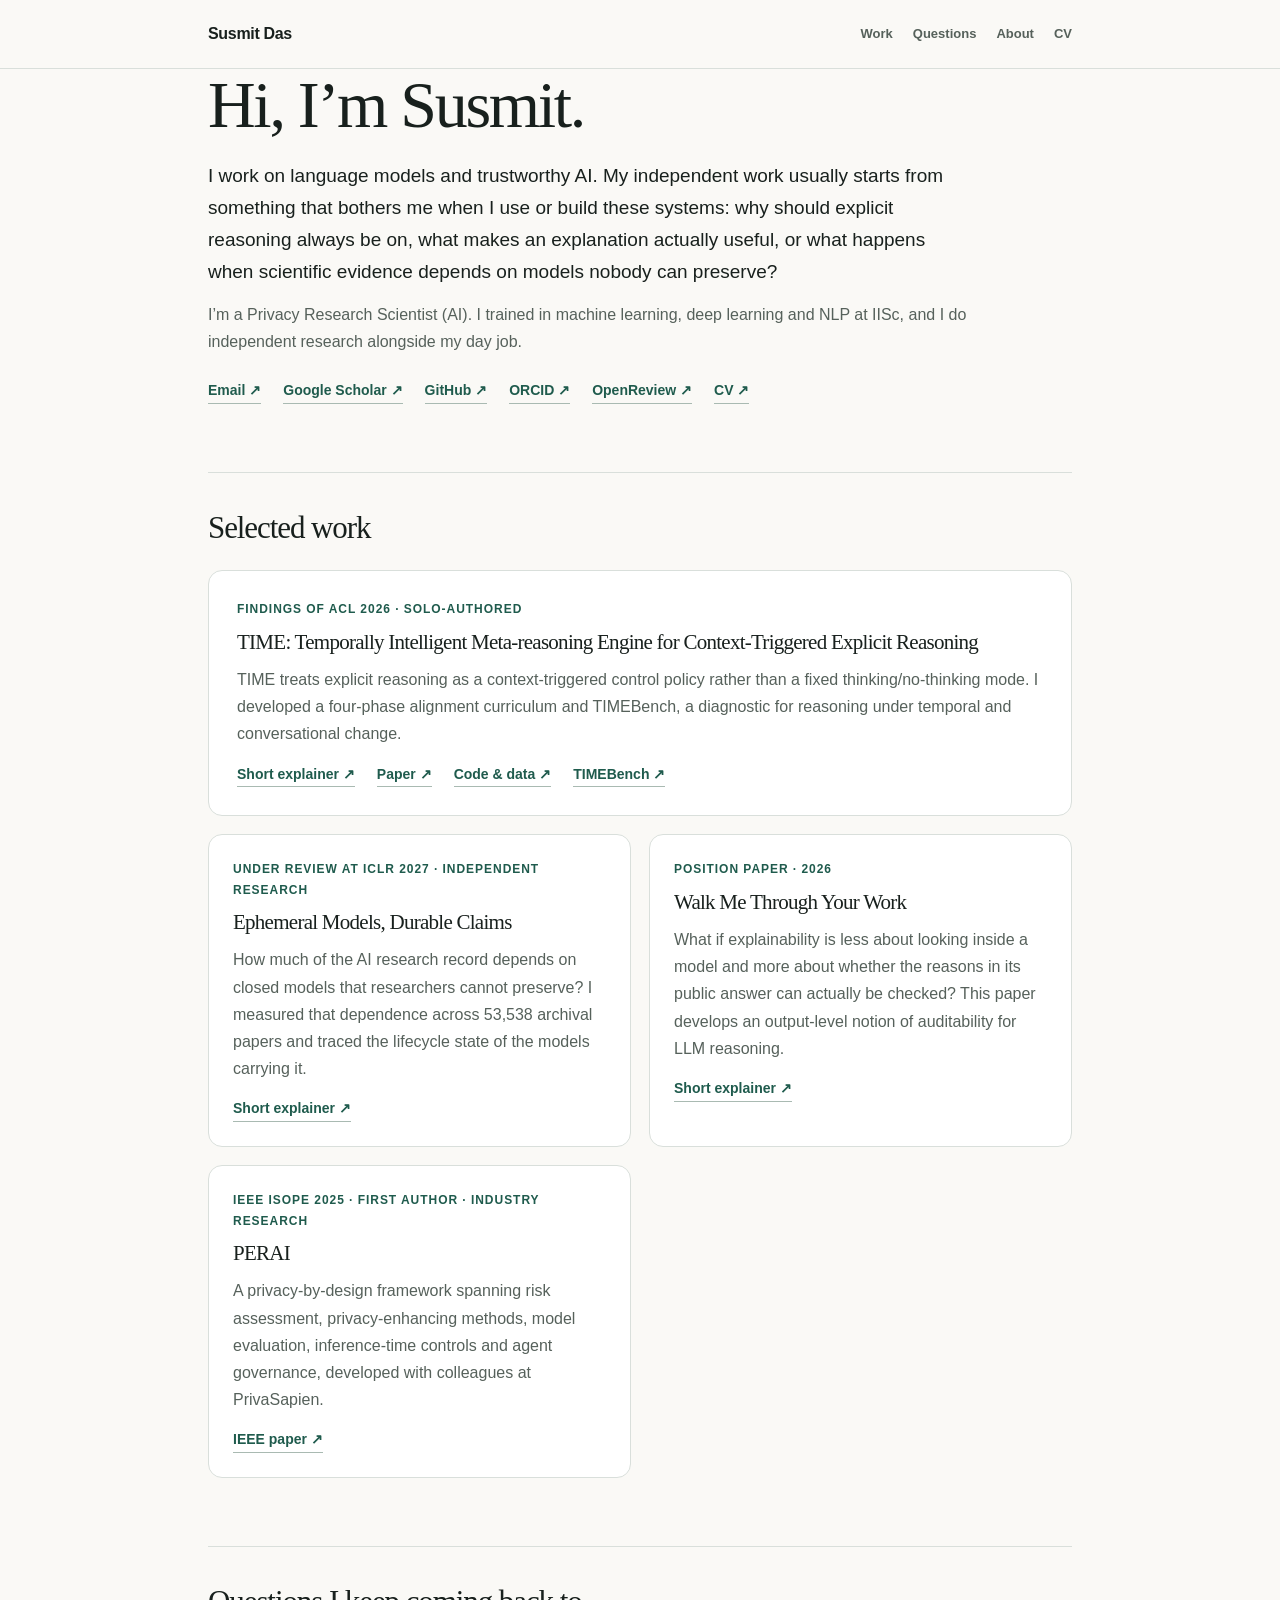
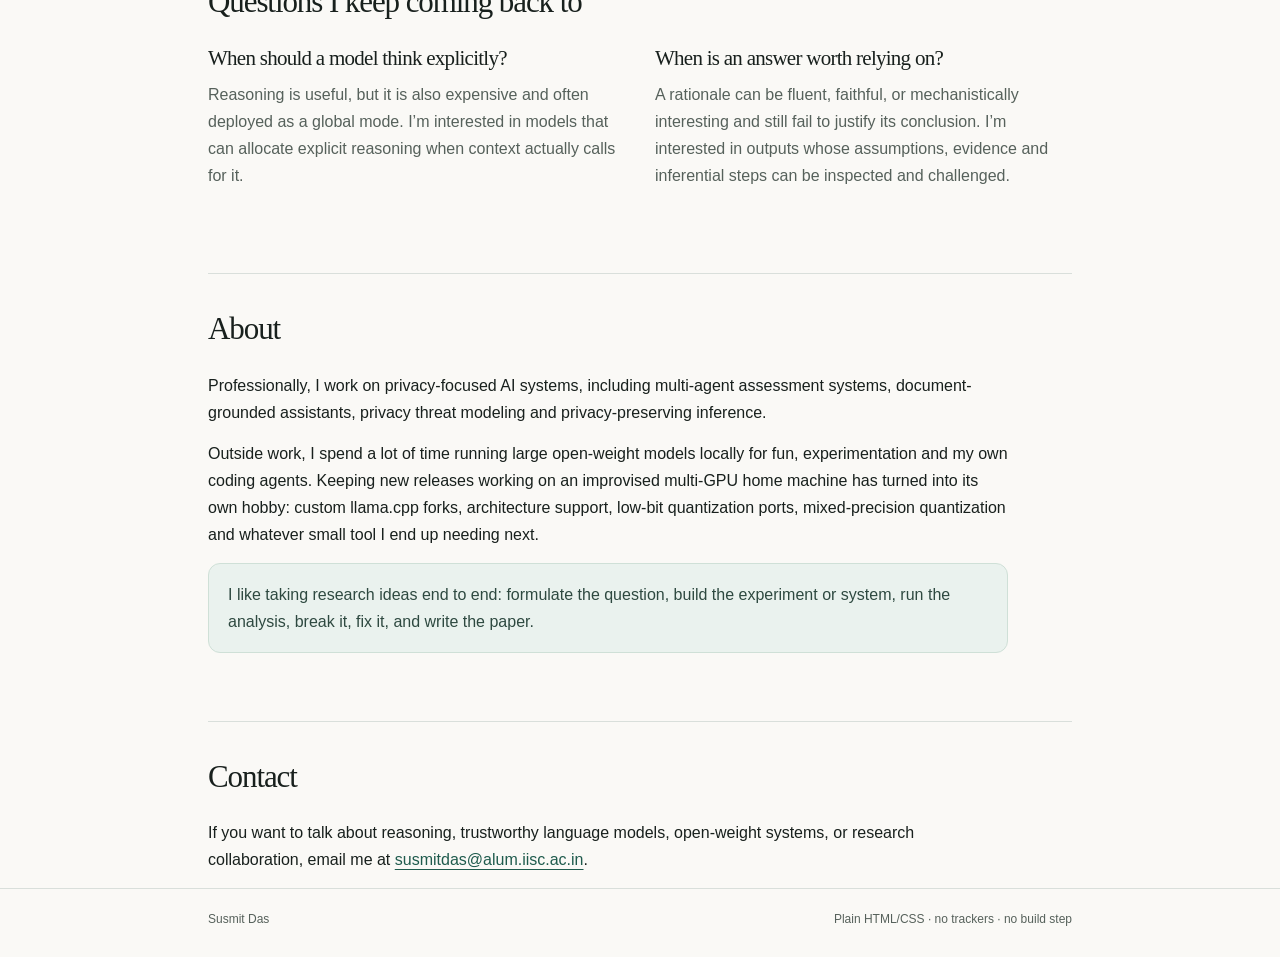
==== index.html @ e3ed6325 "Initial Push" ====
<!doctype html>
<html lang="en">
<head>
  <meta charset="utf-8">
  <meta name="viewport" content="width=device-width, initial-scale=1">
  <meta name="theme-color" content="#faf9f6">
  <meta name="description" content="Susmit Das — research on language-model reasoning, auditability, and trustworthy AI systems.">
  <meta property="og:type" content="website">
  <meta property="og:title" content="Susmit Das">
  <meta property="og:description" content="Language-model research, trustworthy AI systems, and open-weight model tinkering.">
  <title>Susmit Das</title>
  <link rel="icon" type="image/svg+xml" href="favicon.svg">
  <link rel="stylesheet" href="styles.css">
</head>
<body>
<header class="site-head">
  <div class="shell head-inner">
    <a class="brand" href="index.html">Susmit Das</a>
    <nav aria-label="Main navigation">
      <a href="#work">Work</a>
      <a href="#questions">Questions</a>
      <a href="#about">About</a>
      <a href="cv.pdf">CV</a>
    </nav>
  </div>
</header>
<main class="shell">
  <div class="hero">
    <h1>Hi, I’m Susmit.</h1>
    <p class="lede">I work on language models and trustworthy AI. My independent work usually starts from something that bothers me when I use or build these systems: why should explicit reasoning always be on, what makes an explanation actually useful, or what happens when scientific evidence depends on models nobody can preserve?</p>
    <p class="sub">I’m a Privacy Research Scientist (AI). I trained in machine learning, deep learning and NLP at IISc, and I do independent research alongside my day job.</p>
    <div class="links" aria-label="Profiles">
      <a href="mailto:susmitdas@alum.iisc.ac.in">Email ↗</a>
      <a href="https://scholar.google.com/citations?user=doy8b1UAAAAJ">Google Scholar ↗</a>
      <a href="https://github.com/susmitds">GitHub ↗</a>
      <a href="https://orcid.org/0000-0001-6837-1121">ORCID ↗</a>
      <a href="https://openreview.net/profile?id=%7ESusmit_Das1">OpenReview ↗</a>
      <a href="cv.pdf">CV ↗</a>
    </div>
  </div>

  <section id="work" aria-labelledby="work-heading">
    <h2 id="work-heading">Selected work</h2>
    <div class="work-grid">
      <article class="card feature">
        <div class="kicker">Findings of ACL 2026 · Solo-authored</div>
        <h3>TIME: Temporally Intelligent Meta-reasoning Engine for Context-Triggered Explicit Reasoning</h3>
        <p>TIME treats explicit reasoning as a context-triggered control policy rather than a fixed thinking/no-thinking mode. I developed a four-phase alignment curriculum and TIMEBench, a diagnostic for reasoning under temporal and conversational change.</p>
        <div class="links">
          <a href="time.html">Short explainer ↗</a>
          <a href="https://aclanthology.org/2026.findings-acl.1936/">Paper ↗</a>
          <a href="https://github.com/The-Coherence-Initiative/TIME">Code &amp; data ↗</a>
          <a href="https://github.com/The-Coherence-Initiative/TIMEBench">TIMEBench ↗</a>
        </div>
      </article>

      <article class="card">
        <div class="kicker">Under review at ICLR 2027 · Independent research</div>
        <h3>Ephemeral Models, Durable Claims</h3>
        <p>How much of the AI research record depends on closed models that researchers cannot preserve? I measured that dependence across 53,538 archival papers and traced the lifecycle state of the models carrying it.</p>
        <div class="links"><a href="ephemeral-models.html">Short explainer ↗</a></div>
      </article>

      <article class="card">
        <div class="kicker">Position paper · 2026</div>
        <h3>Walk Me Through Your Work</h3>
        <p>What if explainability is less about looking inside a model and more about whether the reasons in its public answer can actually be checked? This paper develops an output-level notion of auditability for LLM reasoning.</p>
        <div class="links"><a href="walk-me-through-your-work.html">Short explainer ↗</a></div>
      </article>

      <article class="card">
        <div class="kicker">IEEE ISoPE 2025 · First author · Industry research</div>
        <h3>PERAI</h3>
        <p>A privacy-by-design framework spanning risk assessment, privacy-enhancing methods, model evaluation, inference-time controls and agent governance, developed with colleagues at PrivaSapien.</p>
        <div class="links"><a href="https://ieeexplore.ieee.org/document/11486340/">IEEE paper ↗</a></div>
      </article>
    </div>
  </section>

  <section id="questions" aria-labelledby="questions-heading">
    <h2 id="questions-heading">Questions I keep coming back to</h2>
    <div class="questions">
      <div>
        <h3>When should a model think explicitly?</h3>
        <p>Reasoning is useful, but it is also expensive and often deployed as a global mode. I’m interested in models that can allocate explicit reasoning when context actually calls for it.</p>
      </div>
      <div>
        <h3>When is an answer worth relying on?</h3>
        <p>A rationale can be fluent, faithful, or mechanistically interesting and still fail to justify its conclusion. I’m interested in outputs whose assumptions, evidence and inferential steps can be inspected and challenged.</p>
      </div>
    </div>
  </section>

  <section id="about" aria-labelledby="about-heading">
    <h2 id="about-heading">About</h2>
    <div class="about">
      <p>Professionally, I work on privacy-focused AI systems, including multi-agent assessment systems, document-grounded assistants, privacy threat modeling and privacy-preserving inference.</p>
      <p>Outside work, I spend a lot of time running large open-weight models locally for fun, experimentation and my own coding agents. Keeping new releases working on an improvised multi-GPU home machine has turned into its own hobby: custom llama.cpp forks, architecture support, low-bit quantization ports, mixed-precision quantization and whatever small tool I end up needing next.</p>
      <p class="note">I like taking research ideas end to end: formulate the question, build the experiment or system, run the analysis, break it, fix it, and write the paper.</p>
    </div>
  </section>

  <section id="contact" aria-labelledby="contact-heading">
    <h2 id="contact-heading">Contact</h2>
    <div class="about"><p>If you want to talk about reasoning, trustworthy language models, open-weight systems, or research collaboration, email me at <a href="mailto:susmitdas@alum.iisc.ac.in">susmitdas@alum.iisc.ac.in</a>.</p></div>
  </section>
</main>
<footer class="site-foot"><div class="shell foot-inner"><span>Susmit Das</span><span>Plain HTML/CSS · no trackers · no build step</span></div></footer>
</body>
</html>
---- styles.css ----
:root{
  --bg:#faf9f6;
  --paper:#ffffff;
  --ink:#18201d;
  --muted:#56615b;
  --accent:#1f5b4d;
  --accent-soft:#eaf2ee;
  --rule:#d9dfdb;
  --warm:#f2eee7;
  --max:920px;
}
*{box-sizing:border-box}
html{scroll-behavior:smooth}
body{margin:0;background:var(--bg);color:var(--ink);font:16px/1.7 -apple-system,BlinkMacSystemFont,"Segoe UI",Helvetica,Arial,sans-serif;-webkit-font-smoothing:antialiased}
a{color:var(--accent);text-decoration-thickness:1px;text-underline-offset:4px}
a:hover{text-decoration-thickness:2px}
a:focus-visible{outline:2px solid var(--accent);outline-offset:4px;border-radius:2px}
.shell{max-width:var(--max);margin:0 auto;padding:0 28px}
.site-head{border-bottom:1px solid var(--rule);background:rgba(250,249,246,.96);position:sticky;top:0;z-index:5;backdrop-filter:blur(10px)}
.head-inner{min-height:68px;display:flex;align-items:center;justify-content:space-between;gap:20px}
.brand{font-weight:760;letter-spacing:-.02em;text-decoration:none;color:var(--ink)}
nav{display:flex;gap:20px;flex-wrap:wrap}
nav a{font-size:13px;font-weight:650;color:var(--muted);text-decoration:none}
nav a:hover{color:var(--accent)}
main{padding:74px 0 92px}
.hero{max-width:790px}
h1,h2,h3{font-family:Georgia,"Times New Roman",serif;font-weight:500;margin:0;letter-spacing:-.035em}
h1{font-size:clamp(42px,7vw,66px);line-height:1.08}
h2{font-size:31px;line-height:1.2;margin-bottom:24px}
h3{font-size:21px;line-height:1.35}
.hero .lede{font-size:19px;line-height:1.68;margin:20px 0 0;max-width:760px}
.hero .sub{color:var(--muted);font-size:16px;margin:13px 0 0;max-width:760px}
.links{display:flex;flex-wrap:wrap;gap:8px 22px;margin-top:24px;font-size:14px;font-weight:650}
.links a{text-decoration:none;border-bottom:1px solid #a9bab2}
section{margin-top:68px;padding-top:36px;border-top:1px solid var(--rule);scroll-margin-top:90px}
.work-grid{display:grid;grid-template-columns:1fr 1fr;gap:18px}
.card{background:var(--paper);border:1px solid var(--rule);border-radius:14px;padding:24px;min-height:100%}
.card.feature{grid-column:1/-1;padding:28px}
.kicker{font-size:12px;letter-spacing:.08em;text-transform:uppercase;color:var(--accent);font-weight:800;margin-bottom:8px}
.meta{font-size:13px;color:var(--muted);font-weight:650;margin-top:5px}
.card p{color:var(--muted);margin:10px 0 0}
.card .links{margin-top:15px}
.questions{display:grid;grid-template-columns:1fr 1fr;gap:30px}
.questions p{color:var(--muted);margin-top:8px}
.about{max-width:800px}
.about p{margin:0 0 14px}
.note{background:var(--accent-soft);border:1px solid #cfe0d7;border-radius:12px;padding:17px 19px;color:#2e4940}
.site-foot{border-top:1px solid var(--rule);padding:20px 0 28px;color:var(--muted);font-size:12px}
.foot-inner{display:flex;justify-content:space-between;gap:15px;flex-wrap:wrap}
/* project page */
.project-hero{max-width:820px}
.project-hero h1{font-size:clamp(38px,6vw,58px)}
.project-status{display:inline-block;margin:18px 0 0;padding:6px 10px;border-radius:999px;background:var(--warm);font-size:12px;font-weight:750;color:#5b5146}
.one-line{font:500 24px/1.5 Georgia,"Times New Roman",serif;letter-spacing:-.02em;margin:25px 0 0;max-width:810px}
.prose{max-width:780px}
.prose p{margin:0 0 15px}
.prose ul{margin:10px 0 0;padding-left:22px}
.prose li{margin:6px 0}
.split{display:grid;grid-template-columns:1fr 1fr;gap:24px}
.callout{background:var(--paper);border:1px solid var(--rule);border-radius:12px;padding:21px}
.callout h3{font-size:19px}
.callout p{font-size:15px;color:var(--muted);margin:8px 0 0}
.figure{margin:28px 0 0;background:#fff;border:1px solid var(--rule);border-radius:14px;padding:14px}
.figure img{display:block;width:100%;height:auto;border-radius:8px}
.figure figcaption{font-size:13px;color:var(--muted);margin:10px 4px 2px}
.roles{display:grid;grid-template-columns:repeat(4,1fr);gap:12px;margin-top:18px}
.role{background:var(--paper);border:1px solid var(--rule);border-radius:10px;padding:14px}
.role strong{display:block;margin-bottom:4px}
.role span{font-size:13px;color:var(--muted)}
.back{font-size:14px;font-weight:700;text-decoration:none}
@media(max-width:720px){
  .shell{padding:0 20px}.site-head{position:static}.head-inner{display:block;padding-top:14px;padding-bottom:12px}nav{margin-top:7px;gap:9px 17px}
  main{padding-top:48px}.hero .lede{font-size:17px}section{margin-top:48px;padding-top:28px}.work-grid,.questions,.split{grid-template-columns:1fr}.card.feature{grid-column:auto}.roles{grid-template-columns:1fr 1fr}.one-line{font-size:21px}
}
@media(max-width:430px){.roles{grid-template-columns:1fr}}
@media(prefers-reduced-motion:reduce){html{scroll-behavior:auto}}
@media print{.site-head,.site-foot{display:none}body{background:#fff}main{padding:0}.card,.callout,.figure{break-inside:avoid}}

/* richer project explainers */
.stat-grid{display:grid;grid-template-columns:repeat(4,1fr);gap:12px;margin-top:20px}
.stat{background:var(--paper);border:1px solid var(--rule);border-radius:12px;padding:16px}
.stat strong{display:block;font:500 28px/1.1 Georgia,"Times New Roman",serif;letter-spacing:-.03em;color:var(--ink)}
.stat span{display:block;margin-top:6px;font-size:12px;line-height:1.45;color:var(--muted)}
.flow{display:grid;grid-template-columns:repeat(6,1fr);gap:8px;margin-top:20px;align-items:stretch}
.flow-step{position:relative;background:var(--paper);border:1px solid var(--rule);border-radius:10px;padding:13px 12px;font-size:12px;line-height:1.4;color:var(--muted)}
.flow-step strong{display:block;color:var(--ink);font-size:13px;margin-bottom:4px}
.flow-step:not(:last-child)::after{content:"→";position:absolute;right:-8px;top:50%;transform:translate(50%,-50%);color:#9aa59f;background:var(--bg);padding:0 2px;z-index:2}
.primitive-grid{display:grid;grid-template-columns:repeat(3,1fr);gap:12px;margin-top:18px}
.primitive{background:var(--paper);border:1px solid var(--rule);border-radius:10px;padding:15px}
.primitive code{font-size:13px;background:var(--accent-soft);padding:3px 6px;border-radius:5px;color:var(--accent)}
.primitive p{font-size:13px;color:var(--muted);margin:8px 0 0}
.result-line{margin-top:22px;padding:18px 20px;background:var(--accent-soft);border:1px solid #cfe0d7;border-radius:12px}
.result-line strong{color:#214a3e}
.smallcaps{font-size:12px;letter-spacing:.07em;text-transform:uppercase;font-weight:800;color:var(--accent)}
@media(max-width:820px){.stat-grid{grid-template-columns:1fr 1fr}.flow{grid-template-columns:1fr 1fr 1fr}.flow-step:nth-child(3)::after{display:none}}
@media(max-width:560px){.stat-grid,.primitive-grid{grid-template-columns:1fr}.flow{grid-template-columns:1fr}.flow-step::after{display:none}}
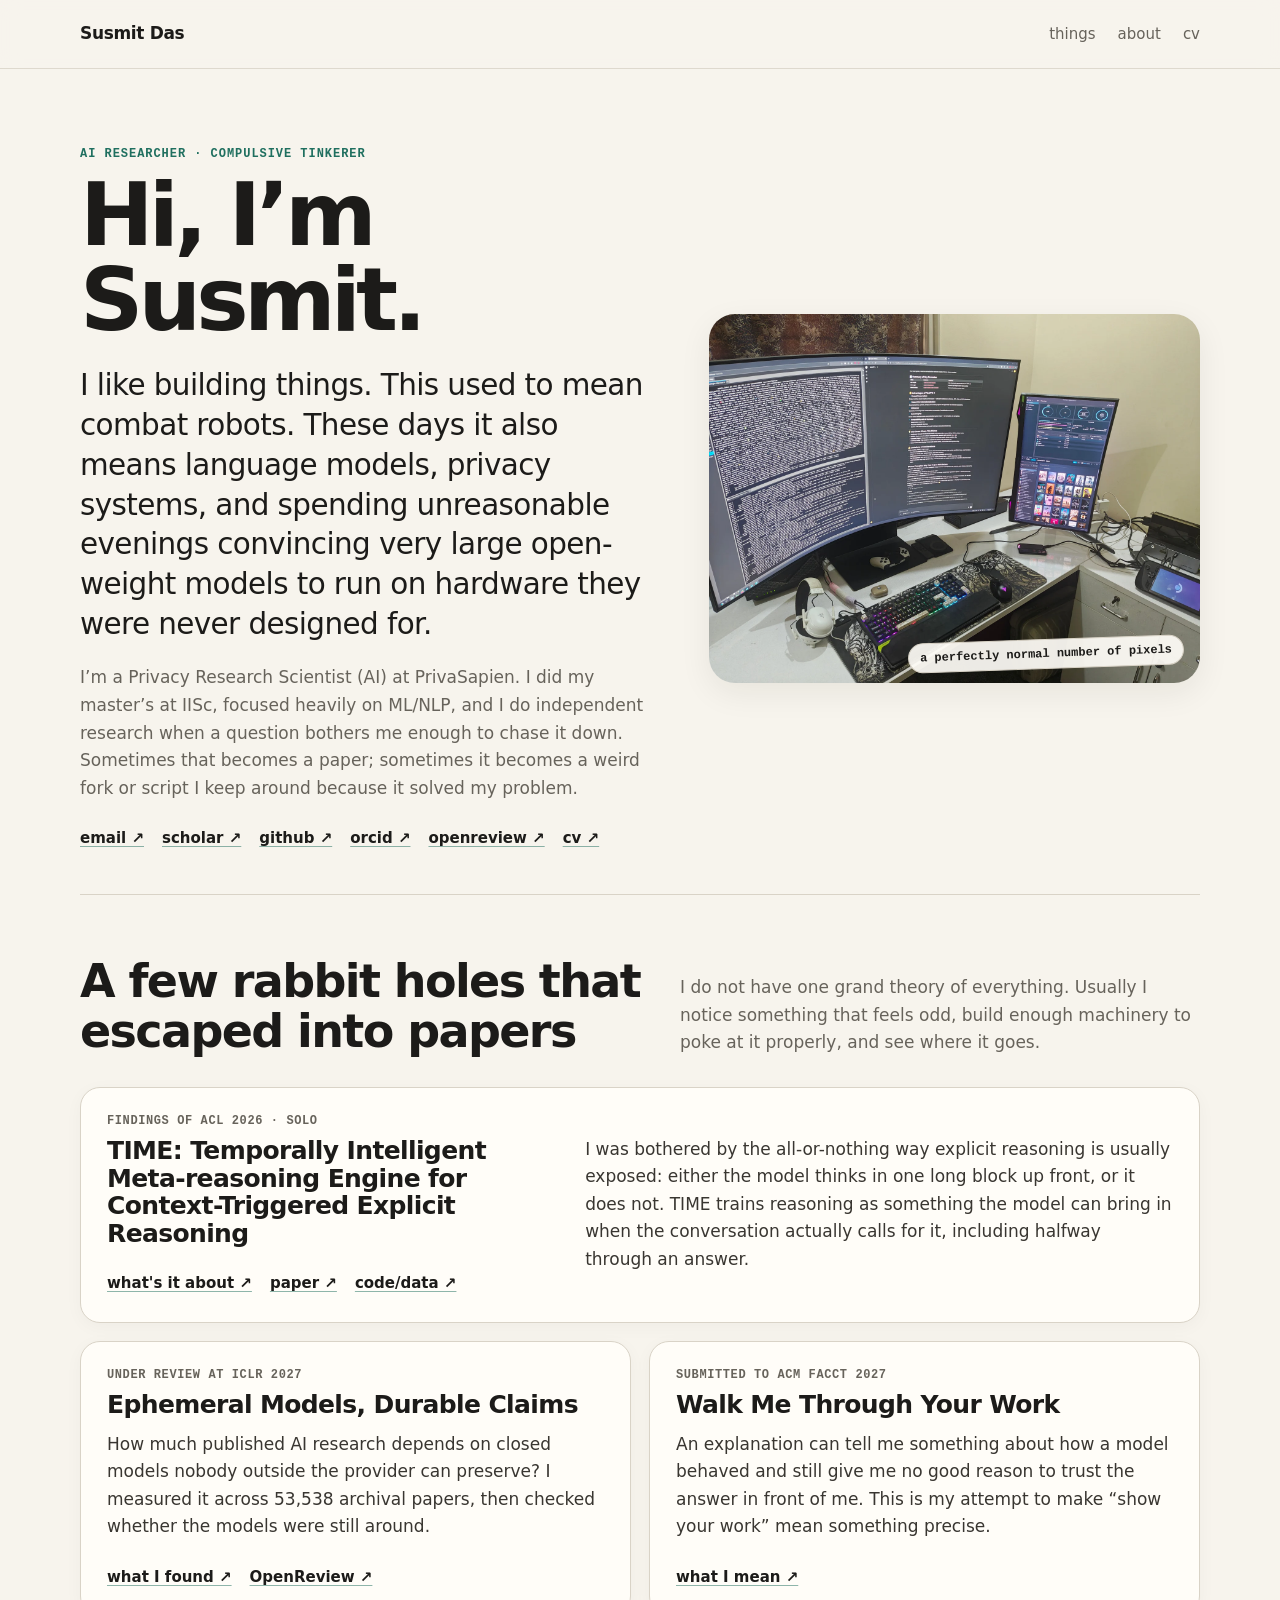
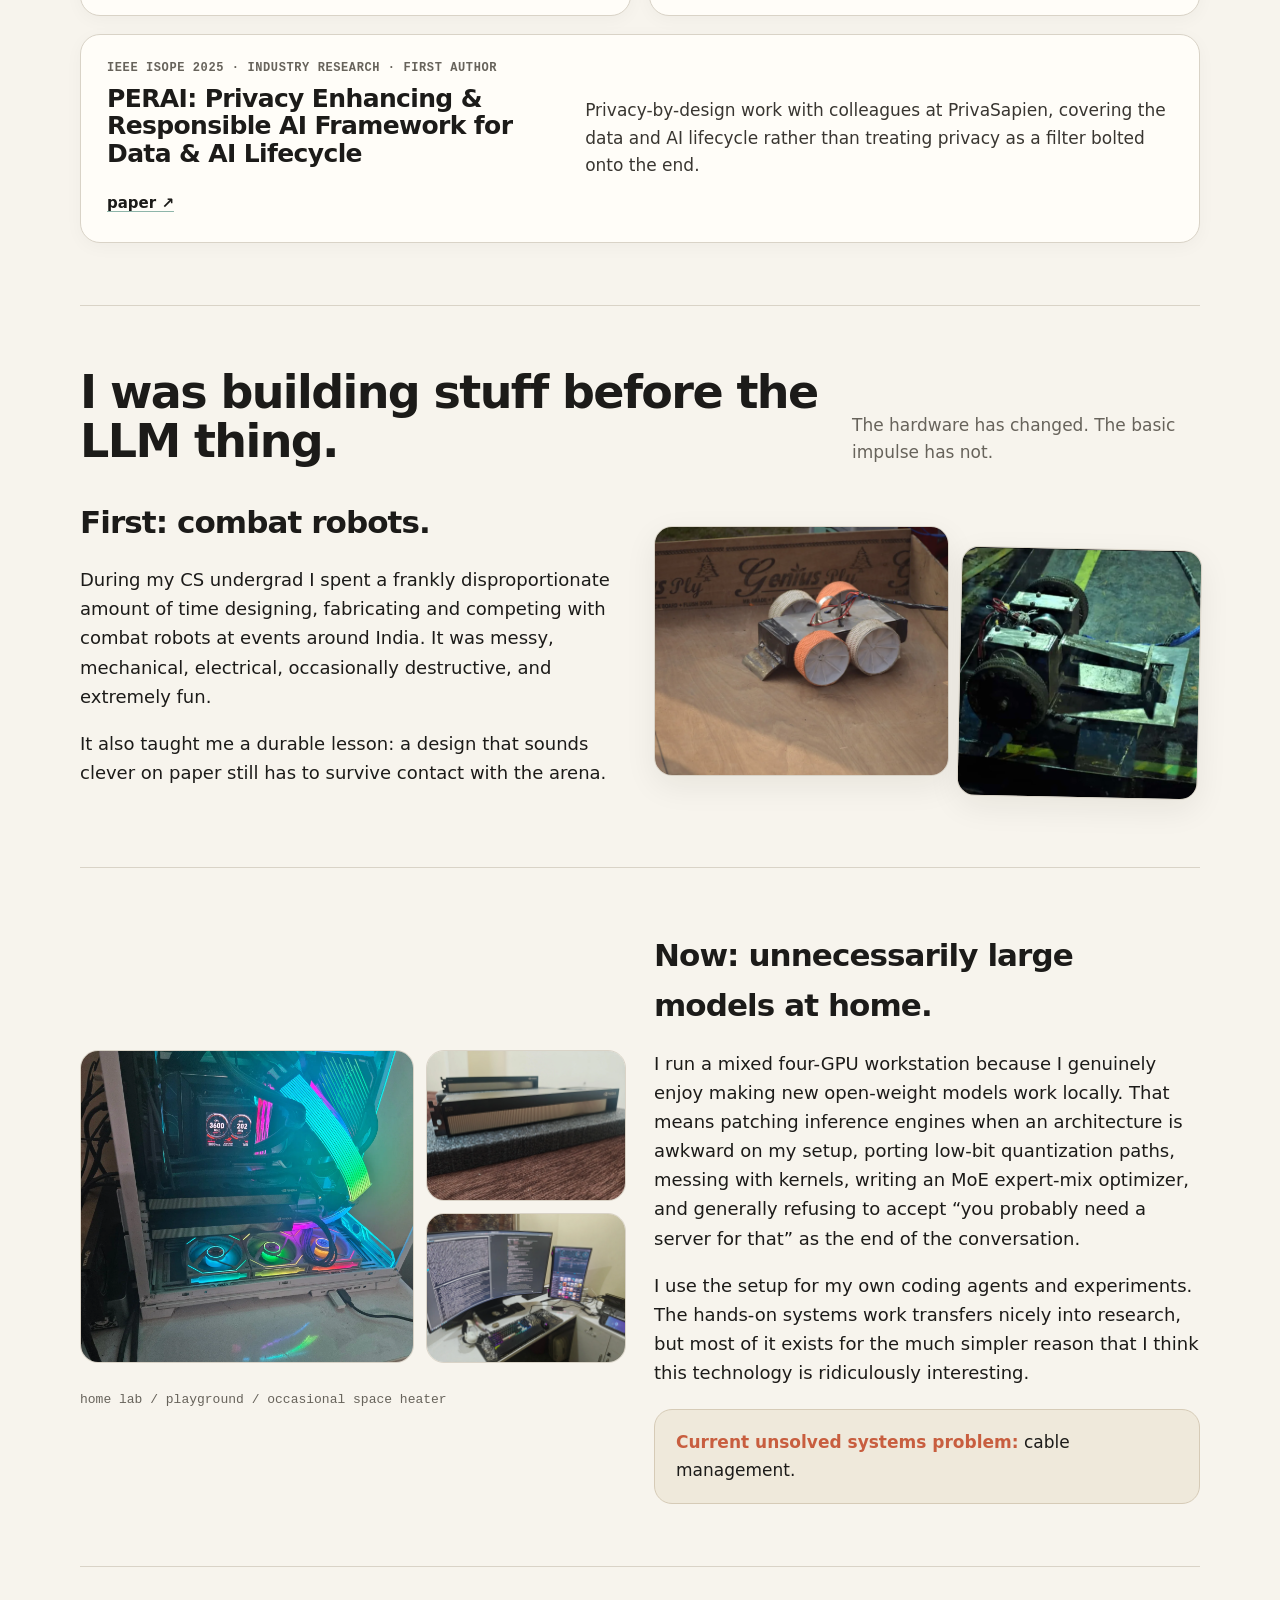
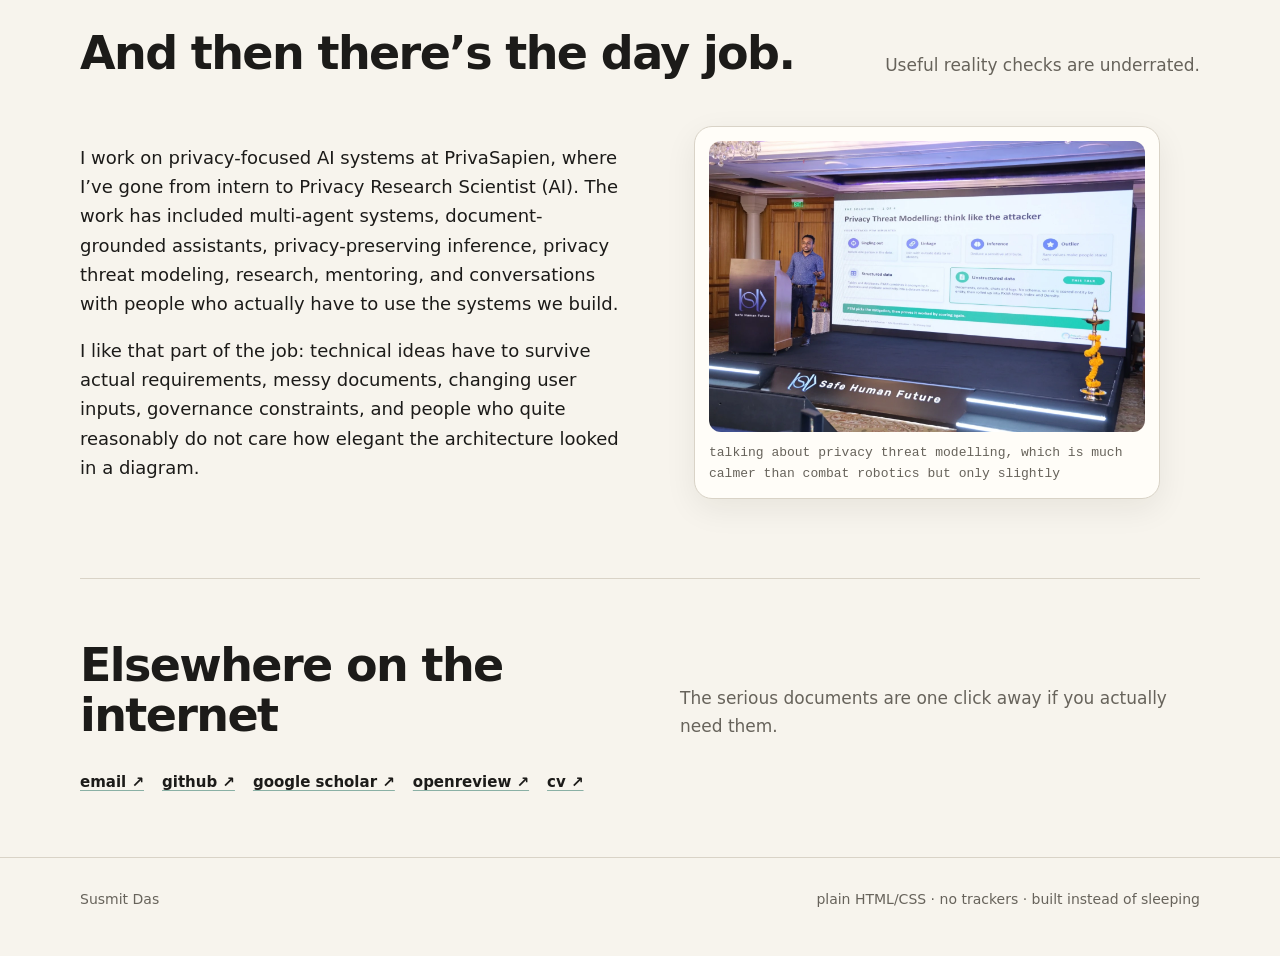
==== commit b1bdd606: "Updated website" ====
--- a/index.html
+++ b/index.html
@@ -1,110 +1,65 @@
 <!doctype html>
 <html lang="en">
 <head>
-  <meta charset="utf-8">
-  <meta name="viewport" content="width=device-width, initial-scale=1">
-  <meta name="theme-color" content="#faf9f6">
-  <meta name="description" content="Susmit Das — research on language-model reasoning, auditability, and trustworthy AI systems.">
-  <meta property="og:type" content="website">
-  <meta property="og:title" content="Susmit Das">
-  <meta property="og:description" content="Language-model research, trustworthy AI systems, and open-weight model tinkering.">
-  <title>Susmit Das</title>
-  <link rel="icon" type="image/svg+xml" href="favicon.svg">
-  <link rel="stylesheet" href="styles.css">
+  <meta charset="utf-8"><meta name="viewport" content="width=device-width,initial-scale=1">
+  <meta name="theme-color" content="#f7f4ed"><meta name="description" content="Susmit Das | I build AI systems, tinker with large open models, and occasionally turn annoying questions into papers.">
+  <meta property="og:type" content="website"><meta property="og:title" content="Susmit Das"><meta property="og:description" content="AI, open models, research, robots, and things I tinker with.">
+  <title>Susmit Das</title><link rel="icon" href="favicon.svg"><link rel="stylesheet" href="styles.css">
 </head>
 <body>
-<header class="site-head">
-  <div class="shell head-inner">
-    <a class="brand" href="index.html">Susmit Das</a>
-    <nav aria-label="Main navigation">
-      <a href="#work">Work</a>
-      <a href="#questions">Questions</a>
-      <a href="#about">About</a>
-      <a href="cv.pdf">CV</a>
-    </nav>
-  </div>
-</header>
+<header class="site-head"><div class="shell head-inner"><a class="brand" href="index.html">Susmit Das</a><nav><a href="#stuff">things</a><a href="#story">about</a><a href="cv.pdf">cv</a></nav></div></header>
 <main class="shell">
-  <div class="hero">
-    <h1>Hi, I’m Susmit.</h1>
-    <p class="lede">I work on language models and trustworthy AI. My independent work usually starts from something that bothers me when I use or build these systems: why should explicit reasoning always be on, what makes an explanation actually useful, or what happens when scientific evidence depends on models nobody can preserve?</p>
-    <p class="sub">I’m a Privacy Research Scientist (AI). I trained in machine learning, deep learning and NLP at IISc, and I do independent research alongside my day job.</p>
-    <div class="links" aria-label="Profiles">
-      <a href="mailto:susmitdas@alum.iisc.ac.in">Email ↗</a>
-      <a href="https://scholar.google.com/citations?user=doy8b1UAAAAJ">Google Scholar ↗</a>
-      <a href="https://github.com/susmitds">GitHub ↗</a>
-      <a href="https://orcid.org/0000-0001-6837-1121">ORCID ↗</a>
-      <a href="https://openreview.net/profile?id=%7ESusmit_Das1">OpenReview ↗</a>
-      <a href="cv.pdf">CV ↗</a>
+  <section class="hero" style="border-top:0">
+    <div>
+      <div class="eyebrow">AI researcher · compulsive tinkerer</div>
+      <h1>Hi, I’m Susmit.</h1>
+      <p class="lede">I like building things. This used to mean combat robots. These days it also means language models, privacy systems, and spending unreasonable evenings convincing very large open-weight models to run on hardware they were never designed for.</p>
+      <p class="sub">I’m a Privacy Research Scientist (AI) at PrivaSapien. I did my master’s at IISc, focused heavily on ML/NLP, and I do independent research when a question bothers me enough to chase it down. Sometimes that becomes a paper; sometimes it becomes a weird fork or script I keep around because it solved my problem.</p>
+      <div class="links"><a href="mailto:susmitdas@alum.iisc.ac.in">email ↗</a><a href="https://scholar.google.com/citations?user=doy8b1UAAAAJ">scholar ↗</a><a href="https://github.com/susmitds">github ↗</a><a href="https://orcid.org/0000-0001-6837-1121">orcid ↗</a><a href="https://openreview.net/profile?id=%7ESusmit_Das1">openreview ↗</a><a href="cv.pdf">cv ↗</a></div>
     </div>
-  </div>
+    <div class="hero-photo"><img src="assets/desk.webp" alt="My desk with a large ultrawide display, a vertical monitor, code and local model tooling on screen."><span class="scribble">a perfectly normal number of pixels</span></div>
+  </section>
 
-  <section id="work" aria-labelledby="work-heading">
-    <h2 id="work-heading">Selected work</h2>
+  <section id="stuff">
+    <div class="section-head"><h2>A few rabbit holes that escaped into papers</h2><p>I do not have one grand theory of everything. Usually I notice something that feels odd, build enough machinery to poke at it properly, and see where it goes.</p></div>
     <div class="work-grid">
-      <article class="card feature">
-        <div class="kicker">Findings of ACL 2026 · Solo-authored</div>
-        <h3>TIME: Temporally Intelligent Meta-reasoning Engine for Context-Triggered Explicit Reasoning</h3>
-        <p>TIME treats explicit reasoning as a context-triggered control policy rather than a fixed thinking/no-thinking mode. I developed a four-phase alignment curriculum and TIMEBench, a diagnostic for reasoning under temporal and conversational change.</p>
-        <div class="links">
-          <a href="time.html">Short explainer ↗</a>
-          <a href="https://aclanthology.org/2026.findings-acl.1936/">Paper ↗</a>
-          <a href="https://github.com/The-Coherence-Initiative/TIME">Code &amp; data ↗</a>
-          <a href="https://github.com/The-Coherence-Initiative/TIMEBench">TIMEBench ↗</a>
-        </div>
-      </article>
-
-      <article class="card">
-        <div class="kicker">Under review at ICLR 2027 · Independent research</div>
-        <h3>Ephemeral Models, Durable Claims</h3>
-        <p>How much of the AI research record depends on closed models that researchers cannot preserve? I measured that dependence across 53,538 archival papers and traced the lifecycle state of the models carrying it.</p>
-        <div class="links"><a href="ephemeral-models.html">Short explainer ↗</a></div>
-      </article>
-
-      <article class="card">
-        <div class="kicker">Position paper · 2026</div>
-        <h3>Walk Me Through Your Work</h3>
-        <p>What if explainability is less about looking inside a model and more about whether the reasons in its public answer can actually be checked? This paper develops an output-level notion of auditability for LLM reasoning.</p>
-        <div class="links"><a href="walk-me-through-your-work.html">Short explainer ↗</a></div>
-      </article>
-
-      <article class="card">
-        <div class="kicker">IEEE ISoPE 2025 · First author · Industry research</div>
-        <h3>PERAI</h3>
-        <p>A privacy-by-design framework spanning risk assessment, privacy-enhancing methods, model evaluation, inference-time controls and agent governance, developed with colleagues at PrivaSapien.</p>
-        <div class="links"><a href="https://ieeexplore.ieee.org/document/11486340/">IEEE paper ↗</a></div>
-      </article>
+      <article class="card feature"><div><div class="kicker">Findings of ACL 2026 · solo</div><h3>TIME: Temporally Intelligent Meta-reasoning Engine for Context-Triggered Explicit Reasoning</h3><div class="links"><a href="time.html">what's it about ↗</a><a href="https://aclanthology.org/2026.findings-acl.1936/">paper ↗</a><a href="https://github.com/The-Coherence-Initiative/TIME">code/data ↗</a></div></div><p>I was bothered by the all-or-nothing way explicit reasoning is usually exposed: either the model thinks in one long block up front, or it does not. TIME trains reasoning as something the model can bring in when the conversation actually calls for it, including halfway through an answer.</p></article>
+      <article class="card"><div class="kicker">Under review at ICLR 2027</div><h3>Ephemeral Models, Durable Claims</h3><p>How much published AI research depends on closed models nobody outside the provider can preserve? I measured it across 53,538 archival papers, then checked whether the models were still around.</p><div class="links"><a href="ephemeral-models.html">what I found ↗</a><a href="https://openreview.net/forum?id=b4dstEWp9v">OpenReview ↗</a></div></article>
+      <article class="card"><div class="kicker">Submitted to ACM FAccT 2027</div><h3>Walk Me Through Your Work</h3><p>An explanation can tell me something about how a model behaved and still give me no good reason to trust the answer in front of me. This is my attempt to make “show your work” mean something precise.</p><div class="links"><a href="wmtyw.html">what I mean ↗</a></div></article>
+      <article class="card feature"><div><div class="kicker">IEEE ISoPE 2025 · industry research · first author</div><h3>PERAI: Privacy Enhancing &amp; Responsible AI Framework for Data &amp; AI Lifecycle</h3><div class="links"><a href="https://doi.org/10.1109/ISoPE67098.2025.00026">paper ↗</a></div></div><p>Privacy-by-design work with colleagues at PrivaSapien, covering the data and AI lifecycle rather than treating privacy as a filter bolted onto the end.</p></article>
     </div>
   </section>
 
-  <section id="questions" aria-labelledby="questions-heading">
-    <h2 id="questions-heading">Questions I keep coming back to</h2>
-    <div class="questions">
+  <section id="story">
+    <div class="section-head"><h2>I was building stuff before the LLM thing.</h2><p>The hardware has changed. The basic impulse has not.</p></div>
+    <div class="story-grid">
+      <div class="story-copy"><h3>First: combat robots.</h3><p>During my CS undergrad I spent a frankly disproportionate amount of time designing, fabricating and competing with combat robots at events around India. It was messy, mechanical, electrical, occasionally destructive, and extremely fun.</p><p>It also taught me a durable lesson: a design that sounds clever on paper still has to survive contact with the arena.</p></div>
+      <div class="photo-stack"><img src="assets/robot-orange.webp" alt="A small four-wheeled combat robot in a wooden arena."><img src="assets/robot-metal.webp" alt="An earlier metal-framed combat robot in an arena."></div>
+    </div>
+  </section>
+
+  <section>
+    <div class="story-grid reverse">
+      <div class="story-copy"><h3>Now: unnecessarily large models at home.</h3><p>I run a mixed four-GPU workstation because I genuinely enjoy making new open-weight models work locally. That means patching inference engines when an architecture is awkward on my setup, porting low-bit quantization paths, messing with kernels, writing an MoE expert-mix optimizer, and generally refusing to accept “you probably need a server for that” as the end of the conversation.</p><p>I use the setup for my own coding agents and experiments. The hands-on systems work transfers nicely into research, but most of it exists for the much simpler reason that I think this technology is ridiculously interesting.</p><div class="note"><strong>Current unsolved systems problem:</strong> cable management.</div></div>
       <div>
-        <h3>When should a model think explicitly?</h3>
-        <p>Reasoning is useful, but it is also expensive and often deployed as a global mode. I’m interested in models that can allocate explicit reasoning when context actually calls for it.</p>
-      </div>
-      <div>
-        <h3>When is an answer worth relying on?</h3>
-        <p>A rationale can be fluent, faithful, or mechanistically interesting and still fail to justify its conclusion. I’m interested in outputs whose assumptions, evidence and inferential steps can be inspected and challenged.</p>
+        <div class="lab-grid"><img src="assets/gpu-rig.webp" alt="My multi-GPU workstation with several GPUs installed inside and beside the case."><div class="side"><img src="assets/gpu-close.webp" alt="Close-up of an NVIDIA RTX PRO 6000 card."><img src="assets/desk.webp" alt="My desk and local AI setup."></div></div>
+        <div class="caption">home lab / playground / occasional space heater</div>
       </div>
     </div>
   </section>
 
-  <section id="about" aria-labelledby="about-heading">
-    <h2 id="about-heading">About</h2>
-    <div class="about">
-      <p>Professionally, I work on privacy-focused AI systems, including multi-agent assessment systems, document-grounded assistants, privacy threat modeling and privacy-preserving inference.</p>
-      <p>Outside work, I spend a lot of time running large open-weight models locally for fun, experimentation and my own coding agents. Keeping new releases working on an improvised multi-GPU home machine has turned into its own hobby: custom llama.cpp forks, architecture support, low-bit quantization ports, mixed-precision quantization and whatever small tool I end up needing next.</p>
-      <p class="note">I like taking research ideas end to end: formulate the question, build the experiment or system, run the analysis, break it, fix it, and write the paper.</p>
+  <section>
+    <div class="section-head"><h2>And then there’s the day job.</h2><p>Useful reality checks are underrated.</p></div>
+    <div class="story-grid">
+      <div class="story-copy"><p>I work on privacy-focused AI systems at PrivaSapien, where I’ve gone from intern to Privacy Research Scientist (AI). The work has included multi-agent systems, document-grounded assistants, privacy-preserving inference, privacy threat modeling, research, mentoring, and conversations with people who actually have to use the systems we build.</p><p>I like that part of the job: technical ideas have to survive actual requirements, messy documents, changing user inputs, governance constraints, and people who quite reasonably do not care how elegant the architecture looked in a diagram.</p></div>
+      <figure class="photo-card"><img src="assets/day-job.webp" alt="Me giving a talk on privacy threat modelling at a PrivaSapien event."><figcaption>talking about privacy threat modelling, which is much calmer than combat robotics but only slightly</figcaption></figure>
     </div>
   </section>
 
-  <section id="contact" aria-labelledby="contact-heading">
-    <h2 id="contact-heading">Contact</h2>
-    <div class="about"><p>If you want to talk about reasoning, trustworthy language models, open-weight systems, or research collaboration, email me at <a href="mailto:susmitdas@alum.iisc.ac.in">susmitdas@alum.iisc.ac.in</a>.</p></div>
+  <section id="contact">
+    <div class="section-head"><h2>Elsewhere on the internet</h2><p>The serious documents are one click away if you actually need them.</p></div>
+    <div class="links"><a href="mailto:susmitdas@alum.iisc.ac.in">email ↗</a><a href="https://github.com/susmitds">github ↗</a><a href="https://scholar.google.com/citations?user=doy8b1UAAAAJ">google scholar ↗</a><a href="https://openreview.net/profile?id=%7ESusmit_Das1">openreview ↗</a><a href="cv.pdf">cv ↗</a></div>
   </section>
 </main>
-<footer class="site-foot"><div class="shell foot-inner"><span>Susmit Das</span><span>Plain HTML/CSS · no trackers · no build step</span></div></footer>
-</body>
-</html>
+<footer class="site-foot"><div class="shell foot-inner"><span>Susmit Das</span><span>plain HTML/CSS · no trackers · built instead of sleeping</span></div></footer>
+</body></html>
--- a/styles.css
+++ b/styles.css
@@ -1,96 +1,62 @@
 :root{
-  --bg:#faf9f6;
-  --paper:#ffffff;
-  --ink:#18201d;
-  --muted:#56615b;
-  --accent:#1f5b4d;
-  --accent-soft:#eaf2ee;
-  --rule:#d9dfdb;
-  --warm:#f2eee7;
-  --max:920px;
+  --bg:#f7f4ed; --paper:#fffdf8; --ink:#1c1b19; --muted:#67635b; --line:#d9d3c7;
+  --accent:#1f6f5f; --accent2:#c85e3f; --blue:#315d93; --yellow:#d8a72f;
+  --shadow:0 10px 32px rgba(30,25,18,.07); --radius:20px;
 }
-*{box-sizing:border-box}
-html{scroll-behavior:smooth}
-body{margin:0;background:var(--bg);color:var(--ink);font:16px/1.7 -apple-system,BlinkMacSystemFont,"Segoe UI",Helvetica,Arial,sans-serif;-webkit-font-smoothing:antialiased}
-a{color:var(--accent);text-decoration-thickness:1px;text-underline-offset:4px}
-a:hover{text-decoration-thickness:2px}
-a:focus-visible{outline:2px solid var(--accent);outline-offset:4px;border-radius:2px}
-.shell{max-width:var(--max);margin:0 auto;padding:0 28px}
-.site-head{border-bottom:1px solid var(--rule);background:rgba(250,249,246,.96);position:sticky;top:0;z-index:5;backdrop-filter:blur(10px)}
+*{box-sizing:border-box} html{scroll-behavior:smooth}
+body{margin:0;background:var(--bg);color:var(--ink);font-family:Inter,ui-sans-serif,system-ui,-apple-system,BlinkMacSystemFont,"Segoe UI",sans-serif;line-height:1.62;font-size:17px}
+a{color:inherit;text-decoration-color:rgba(31,111,95,.5);text-underline-offset:3px} a:hover{color:var(--accent)}
+.shell{width:min(1120px,calc(100% - 40px));margin:0 auto}
+.site-head{position:sticky;top:0;z-index:20;background:rgba(247,244,237,.92);backdrop-filter:blur(10px);border-bottom:1px solid rgba(217,211,199,.8)}
 .head-inner{min-height:68px;display:flex;align-items:center;justify-content:space-between;gap:20px}
-.brand{font-weight:760;letter-spacing:-.02em;text-decoration:none;color:var(--ink)}
-nav{display:flex;gap:20px;flex-wrap:wrap}
-nav a{font-size:13px;font-weight:650;color:var(--muted);text-decoration:none}
-nav a:hover{color:var(--accent)}
-main{padding:74px 0 92px}
-.hero{max-width:790px}
-h1,h2,h3{font-family:Georgia,"Times New Roman",serif;font-weight:500;margin:0;letter-spacing:-.035em}
-h1{font-size:clamp(42px,7vw,66px);line-height:1.08}
-h2{font-size:31px;line-height:1.2;margin-bottom:24px}
-h3{font-size:21px;line-height:1.35}
-.hero .lede{font-size:19px;line-height:1.68;margin:20px 0 0;max-width:760px}
-.hero .sub{color:var(--muted);font-size:16px;margin:13px 0 0;max-width:760px}
-.links{display:flex;flex-wrap:wrap;gap:8px 22px;margin-top:24px;font-size:14px;font-weight:650}
-.links a{text-decoration:none;border-bottom:1px solid #a9bab2}
-section{margin-top:68px;padding-top:36px;border-top:1px solid var(--rule);scroll-margin-top:90px}
-.work-grid{display:grid;grid-template-columns:1fr 1fr;gap:18px}
-.card{background:var(--paper);border:1px solid var(--rule);border-radius:14px;padding:24px;min-height:100%}
-.card.feature{grid-column:1/-1;padding:28px}
-.kicker{font-size:12px;letter-spacing:.08em;text-transform:uppercase;color:var(--accent);font-weight:800;margin-bottom:8px}
-.meta{font-size:13px;color:var(--muted);font-weight:650;margin-top:5px}
-.card p{color:var(--muted);margin:10px 0 0}
-.card .links{margin-top:15px}
-.questions{display:grid;grid-template-columns:1fr 1fr;gap:30px}
-.questions p{color:var(--muted);margin-top:8px}
-.about{max-width:800px}
-.about p{margin:0 0 14px}
-.note{background:var(--accent-soft);border:1px solid #cfe0d7;border-radius:12px;padding:17px 19px;color:#2e4940}
-.site-foot{border-top:1px solid var(--rule);padding:20px 0 28px;color:var(--muted);font-size:12px}
-.foot-inner{display:flex;justify-content:space-between;gap:15px;flex-wrap:wrap}
-/* project page */
-.project-hero{max-width:820px}
-.project-hero h1{font-size:clamp(38px,6vw,58px)}
-.project-status{display:inline-block;margin:18px 0 0;padding:6px 10px;border-radius:999px;background:var(--warm);font-size:12px;font-weight:750;color:#5b5146}
-.one-line{font:500 24px/1.5 Georgia,"Times New Roman",serif;letter-spacing:-.02em;margin:25px 0 0;max-width:810px}
-.prose{max-width:780px}
-.prose p{margin:0 0 15px}
-.prose ul{margin:10px 0 0;padding-left:22px}
-.prose li{margin:6px 0}
-.split{display:grid;grid-template-columns:1fr 1fr;gap:24px}
-.callout{background:var(--paper);border:1px solid var(--rule);border-radius:12px;padding:21px}
-.callout h3{font-size:19px}
-.callout p{font-size:15px;color:var(--muted);margin:8px 0 0}
-.figure{margin:28px 0 0;background:#fff;border:1px solid var(--rule);border-radius:14px;padding:14px}
-.figure img{display:block;width:100%;height:auto;border-radius:8px}
-.figure figcaption{font-size:13px;color:var(--muted);margin:10px 4px 2px}
-.roles{display:grid;grid-template-columns:repeat(4,1fr);gap:12px;margin-top:18px}
-.role{background:var(--paper);border:1px solid var(--rule);border-radius:10px;padding:14px}
-.role strong{display:block;margin-bottom:4px}
-.role span{font-size:13px;color:var(--muted)}
-.back{font-size:14px;font-weight:700;text-decoration:none}
-@media(max-width:720px){
-  .shell{padding:0 20px}.site-head{position:static}.head-inner{display:block;padding-top:14px;padding-bottom:12px}nav{margin-top:7px;gap:9px 17px}
-  main{padding-top:48px}.hero .lede{font-size:17px}section{margin-top:48px;padding-top:28px}.work-grid,.questions,.split{grid-template-columns:1fr}.card.feature{grid-column:auto}.roles{grid-template-columns:1fr 1fr}.one-line{font-size:21px}
-}
-@media(max-width:430px){.roles{grid-template-columns:1fr}}
-@media(prefers-reduced-motion:reduce){html{scroll-behavior:auto}}
-@media print{.site-head,.site-foot{display:none}body{background:#fff}main{padding:0}.card,.callout,.figure{break-inside:avoid}}
+.brand{font-weight:800;text-decoration:none;letter-spacing:-.02em}.site-head nav{display:flex;gap:22px;font-size:15px}.site-head nav a{text-decoration:none;color:var(--muted)}.site-head nav a:hover{color:var(--ink)}
+.hero{padding:78px 0 44px;display:grid;grid-template-columns:1.08fr .92fr;gap:52px;align-items:center}
+.eyebrow{font:700 12px/1.2 ui-monospace,SFMono-Regular,Menlo,monospace;letter-spacing:.08em;text-transform:uppercase;color:var(--accent)}
+h1{font-size:clamp(48px,7vw,88px);line-height:.96;letter-spacing:-.055em;margin:12px 0 24px;max-width:850px}
+.lede{font-size:clamp(21px,2.3vw,30px);line-height:1.35;letter-spacing:-.02em;margin:0 0 20px}.sub{color:var(--muted);font-size:17px;max-width:760px}
+.links{display:flex;flex-wrap:wrap;gap:10px 18px;margin-top:24px}.links a{font-weight:650;font-size:15px}
+.hero-photo{position:relative}.hero-photo img{width:100%;display:block;border-radius:26px;box-shadow:var(--shadow);aspect-ratio:4/3;object-fit:cover}.scribble{position:absolute;right:16px;bottom:14px;background:rgba(255,253,248,.92);border:1px solid var(--line);border-radius:999px;padding:7px 11px;font:600 12px/1.2 ui-monospace,SFMono-Regular,Menlo,monospace;transform:rotate(-2deg)}
+section{padding:62px 0;border-top:1px solid var(--line);scroll-margin-top:88px}
+section > h2{margin-bottom:20px}
+.section-head{display:flex;align-items:flex-end;justify-content:space-between;gap:24px;margin-bottom:30px}.section-head h2,h2{font-size:clamp(30px,4vw,46px);line-height:1.08;letter-spacing:-.035em;margin:0}.section-head p{max-width:520px;color:var(--muted);margin:0}
+.work-grid{display:grid;grid-template-columns:repeat(2,minmax(0,1fr));gap:18px}.card{background:var(--paper);border:1px solid var(--line);border-radius:var(--radius);padding:26px;box-shadow:0 4px 18px rgba(30,25,18,.035)}.card h3{font-size:25px;line-height:1.1;letter-spacing:-.025em;margin:8px 0 12px}.card p{margin:0;color:#393631}.card.feature{grid-column:span 2;display:grid;grid-template-columns:1fr 1.3fr;gap:26px;align-items:start}.card.feature>p{align-self:center}.kicker{font:700 12px/1.3 ui-monospace,SFMono-Regular,Menlo,monospace;color:var(--muted);text-transform:uppercase;letter-spacing:.05em}.tiny{font-size:14px;color:var(--muted)}
+.story-grid{display:grid;grid-template-columns:1fr 1fr;gap:28px;align-items:center}.story-grid.reverse .story-copy{order:2}.story-grid.reverse .photo-stack{order:1}.story-copy h3{font-size:31px;letter-spacing:-.03em;margin:0 0 12px}.story-copy p{font-size:18px}.photo-stack{display:grid;grid-template-columns:1.1fr .9fr;gap:10px}.photo-stack img{width:100%;height:100%;min-height:250px;object-fit:cover;border-radius:18px;border:1px solid var(--line);box-shadow:var(--shadow)}.photo-stack img:nth-child(2){transform:translateY(22px) rotate(1.2deg)}
+.lab-grid{display:grid;grid-template-columns:1.25fr .75fr;gap:12px;margin:26px 0}.lab-grid img{width:100%;height:100%;object-fit:cover;border-radius:18px;border:1px solid var(--line)}.lab-grid .side{display:grid;gap:12px}.caption{color:var(--muted);font-size:13px;margin-top:8px;font-family:ui-monospace,SFMono-Regular,Menlo,monospace}
+.note{background:#efe9db;border:1px solid #d6cbb7;border-radius:18px;padding:19px 21px;margin-top:22px}.note strong{color:var(--accent2)}
+.about{max-width:850px}.about p{font-size:19px}.about p:first-child{font-size:22px;color:#2b2925}
+.site-foot{border-top:1px solid var(--line);padding:30px 0 46px;color:var(--muted);font-size:14px}.foot-inner{display:flex;justify-content:space-between;gap:20px}
+/* project pages */
+.back{display:inline-block;margin-top:34px;font-size:14px;font-weight:700;text-decoration:none;color:var(--muted)}.project-hero{padding:34px 0 28px;max-width:900px}.project-hero h1{font-size:clamp(46px,7vw,78px);margin:10px 0 14px}.project-hero .one-line{font-size:22px;line-height:1.45;max-width:850px;margin-top:28px}.project-status{display:inline-block;margin-top:14px;padding:7px 10px;border-radius:999px;background:#eee8da;border:1px solid var(--line);font-size:13px;color:var(--muted)}
+.split{display:grid;grid-template-columns:1fr 1fr;gap:16px}.callout,.primitive,.role,.stat,.flow-step{background:var(--paper);border:1px solid var(--line);border-radius:16px;padding:20px}.callout h3,.primitive h3{margin:0 0 8px;font-size:20px}.callout p,.primitive p{margin:0;color:#49453e}.prose{max-width:850px}.prose p{font-size:18px}.primitive-grid,.role-grid,.stat-grid{display:grid;grid-template-columns:repeat(4,minmax(0,1fr));gap:12px}.primitive-grid{grid-template-columns:repeat(3,minmax(0,1fr))}.role-grid{grid-template-columns:repeat(4,minmax(0,1fr))}.role strong,.stat strong{display:block;font-size:22px;margin-bottom:4px}.role span,.stat span{font-size:14px;color:var(--muted)}.stat strong{font-size:28px;letter-spacing:-.03em;color:var(--accent)}
+.flow{display:grid;grid-template-columns:repeat(6,1fr);gap:8px;align-items:stretch}.flow-step{font-size:13px;padding:14px}.flow-step strong{display:block;margin-bottom:4px}.figure{margin:26px 0}.figure img{width:100%;border-radius:16px;border:1px solid var(--line);background:#fff}.figure figcaption{font-size:13px;color:var(--muted);margin-top:8px}.result-line{margin-top:20px;padding:18px 20px;border-left:4px solid var(--accent);background:rgba(31,111,95,.06);border-radius:0 14px 14px 0}
+code{font-family:ui-monospace,SFMono-Regular,Menlo,monospace;background:#efe9db;border-radius:7px;padding:2px 6px}
 
-/* richer project explainers */
-.stat-grid{display:grid;grid-template-columns:repeat(4,1fr);gap:12px;margin-top:20px}
-.stat{background:var(--paper);border:1px solid var(--rule);border-radius:12px;padding:16px}
-.stat strong{display:block;font:500 28px/1.1 Georgia,"Times New Roman",serif;letter-spacing:-.03em;color:var(--ink)}
-.stat span{display:block;margin-top:6px;font-size:12px;line-height:1.45;color:var(--muted)}
-.flow{display:grid;grid-template-columns:repeat(6,1fr);gap:8px;margin-top:20px;align-items:stretch}
-.flow-step{position:relative;background:var(--paper);border:1px solid var(--rule);border-radius:10px;padding:13px 12px;font-size:12px;line-height:1.4;color:var(--muted)}
-.flow-step strong{display:block;color:var(--ink);font-size:13px;margin-bottom:4px}
-.flow-step:not(:last-child)::after{content:"→";position:absolute;right:-8px;top:50%;transform:translate(50%,-50%);color:#9aa59f;background:var(--bg);padding:0 2px;z-index:2}
-.primitive-grid{display:grid;grid-template-columns:repeat(3,1fr);gap:12px;margin-top:18px}
-.primitive{background:var(--paper);border:1px solid var(--rule);border-radius:10px;padding:15px}
-.primitive code{font-size:13px;background:var(--accent-soft);padding:3px 6px;border-radius:5px;color:var(--accent)}
-.primitive p{font-size:13px;color:var(--muted);margin:8px 0 0}
-.result-line{margin-top:22px;padding:18px 20px;background:var(--accent-soft);border:1px solid #cfe0d7;border-radius:12px}
-.result-line strong{color:#214a3e}
-.smallcaps{font-size:12px;letter-spacing:.07em;text-transform:uppercase;font-weight:800;color:var(--accent)}
-@media(max-width:820px){.stat-grid{grid-template-columns:1fr 1fr}.flow{grid-template-columns:1fr 1fr 1fr}.flow-step:nth-child(3)::after{display:none}}
-@media(max-width:560px){.stat-grid,.primitive-grid{grid-template-columns:1fr}.flow{grid-template-columns:1fr}.flow-step::after{display:none}}
+.example-box{background:var(--paper);border:1px solid var(--line);border-radius:18px;padding:22px;box-shadow:0 4px 18px rgba(30,25,18,.035)}
+.example-box h3{margin:0 0 10px;font-size:24px;letter-spacing:-.02em}
+.example-box p{margin:10px 0;color:#403c35}
+.example-box ol{margin:12px 0 0 20px;padding:0}
+.example-box li{margin:10px 0;color:#403c35}
+.failure-grid{display:grid;grid-template-columns:repeat(4,minmax(0,1fr));gap:12px}
+.failure-card{background:var(--paper);border:1px solid var(--line);border-radius:16px;padding:18px}
+.failure-card h3{margin:0 0 8px;font-size:18px}
+.failure-card p{margin:0;color:#49453e;font-size:15px}
+.failure-card .tiny{display:block;margin-top:10px}
+.bar-panel{display:grid;grid-template-columns:1fr 1fr;gap:18px;margin-top:10px}
+.bar-card{background:var(--paper);border:1px solid var(--line);border-radius:18px;padding:20px}
+.bar-card h3{margin:0 0 14px;font-size:22px;letter-spacing:-.02em}
+.bar-list{display:grid;gap:14px}
+.bar-row{display:grid;grid-template-columns:72px 1fr 70px;align-items:center;gap:12px;font-size:15px}
+.bar-track{height:14px;border-radius:999px;background:#ede7da;overflow:hidden;border:1px solid #e2dacc}
+.bar-fill{height:100%;border-radius:999px;background:linear-gradient(90deg,var(--accent),#3e8f7f)}
+.bar-fill.orange{background:linear-gradient(90deg,var(--accent2),#df8b72)}
+.bar-row strong{font-size:14px}
+.bar-row span:last-child{font-variant-numeric:tabular-nums;text-align:right;color:var(--muted)}
+.photo-card{background:var(--paper);border:1px solid var(--line);border-radius:18px;padding:14px;box-shadow:var(--shadow)}
+.photo-card img{width:100%;display:block;border-radius:12px}
+.photo-card figcaption{font-size:13px;color:var(--muted);margin-top:10px;font-family:ui-monospace,SFMono-Regular,Menlo,monospace}
+@media(max-width:820px){body{font-size:16px}.shell{width:min(100% - 28px,1120px)}.hero{grid-template-columns:1fr;padding:54px 0 34px;gap:28px}.hero-photo{max-width:650px}.section-head{display:block}.section-head p{margin-top:10px}.work-grid,.story-grid,.split,.bar-panel,.failure-grid{grid-template-columns:1fr}.card.feature{grid-column:auto;display:block}.card.feature .links{margin-top:18px}.story-grid.reverse .story-copy,.story-grid.reverse .photo-stack{order:initial}.photo-stack img:nth-child(2){transform:none}.lab-grid{grid-template-columns:1fr}.lab-grid .side{grid-template-columns:1fr 1fr}.primitive-grid,.role-grid,.stat-grid{grid-template-columns:repeat(2,1fr)}.flow{grid-template-columns:repeat(2,1fr)}.site-head nav{gap:14px}.site-head nav a:nth-child(2){display:none}}
+@media(max-width:520px){.head-inner{min-height:60px}.site-head nav a{font-size:13px}.hero{padding-top:42px}h1{font-size:48px}.lede{font-size:21px}.primitive-grid,.role-grid,.stat-grid,.lab-grid .side{grid-template-columns:1fr}.photo-stack{grid-template-columns:1fr 1fr}.photo-stack img{min-height:180px}.foot-inner{display:block}.foot-inner span{display:block;margin-bottom:5px}}
+
+.statement-list{margin:12px 0 0;padding-left:24px}
+.statement-list li{margin:10px 0;color:#403c35;padding-left:4px}
+.statement-list code{white-space:nowrap}
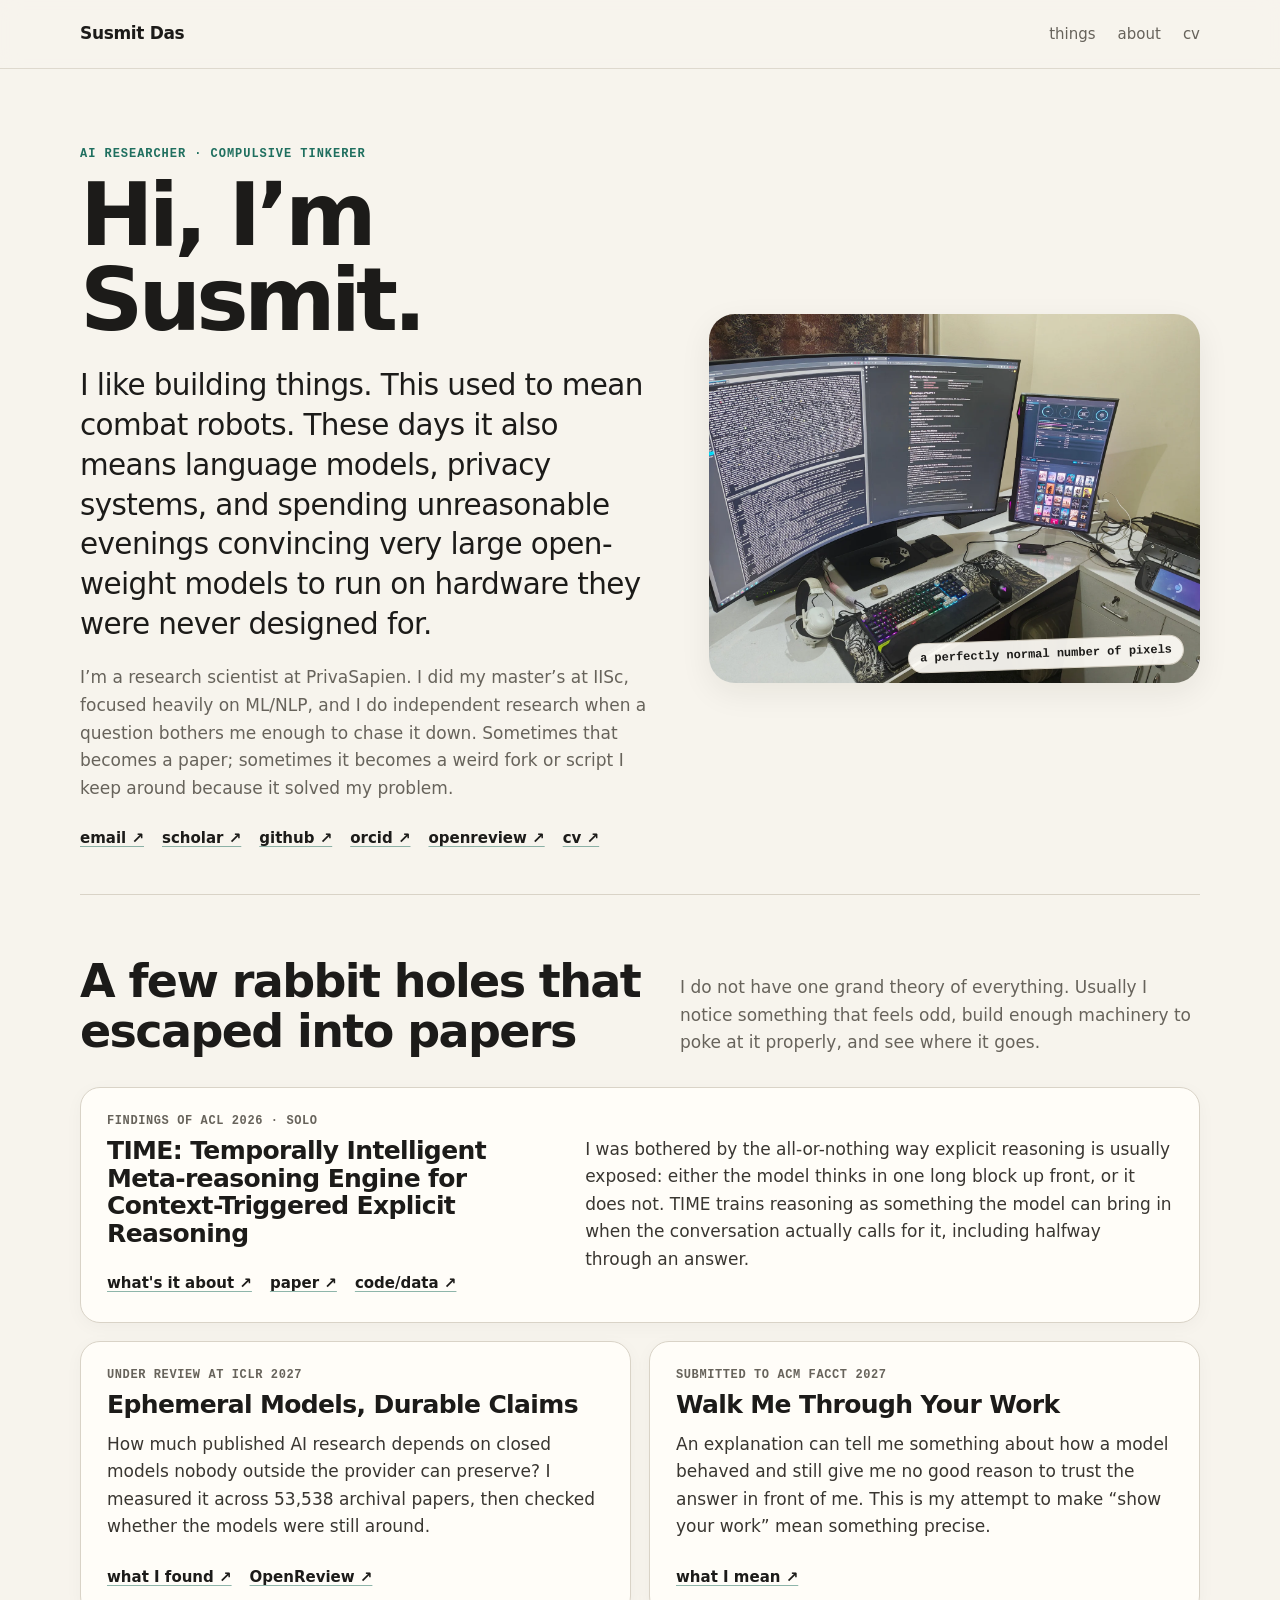
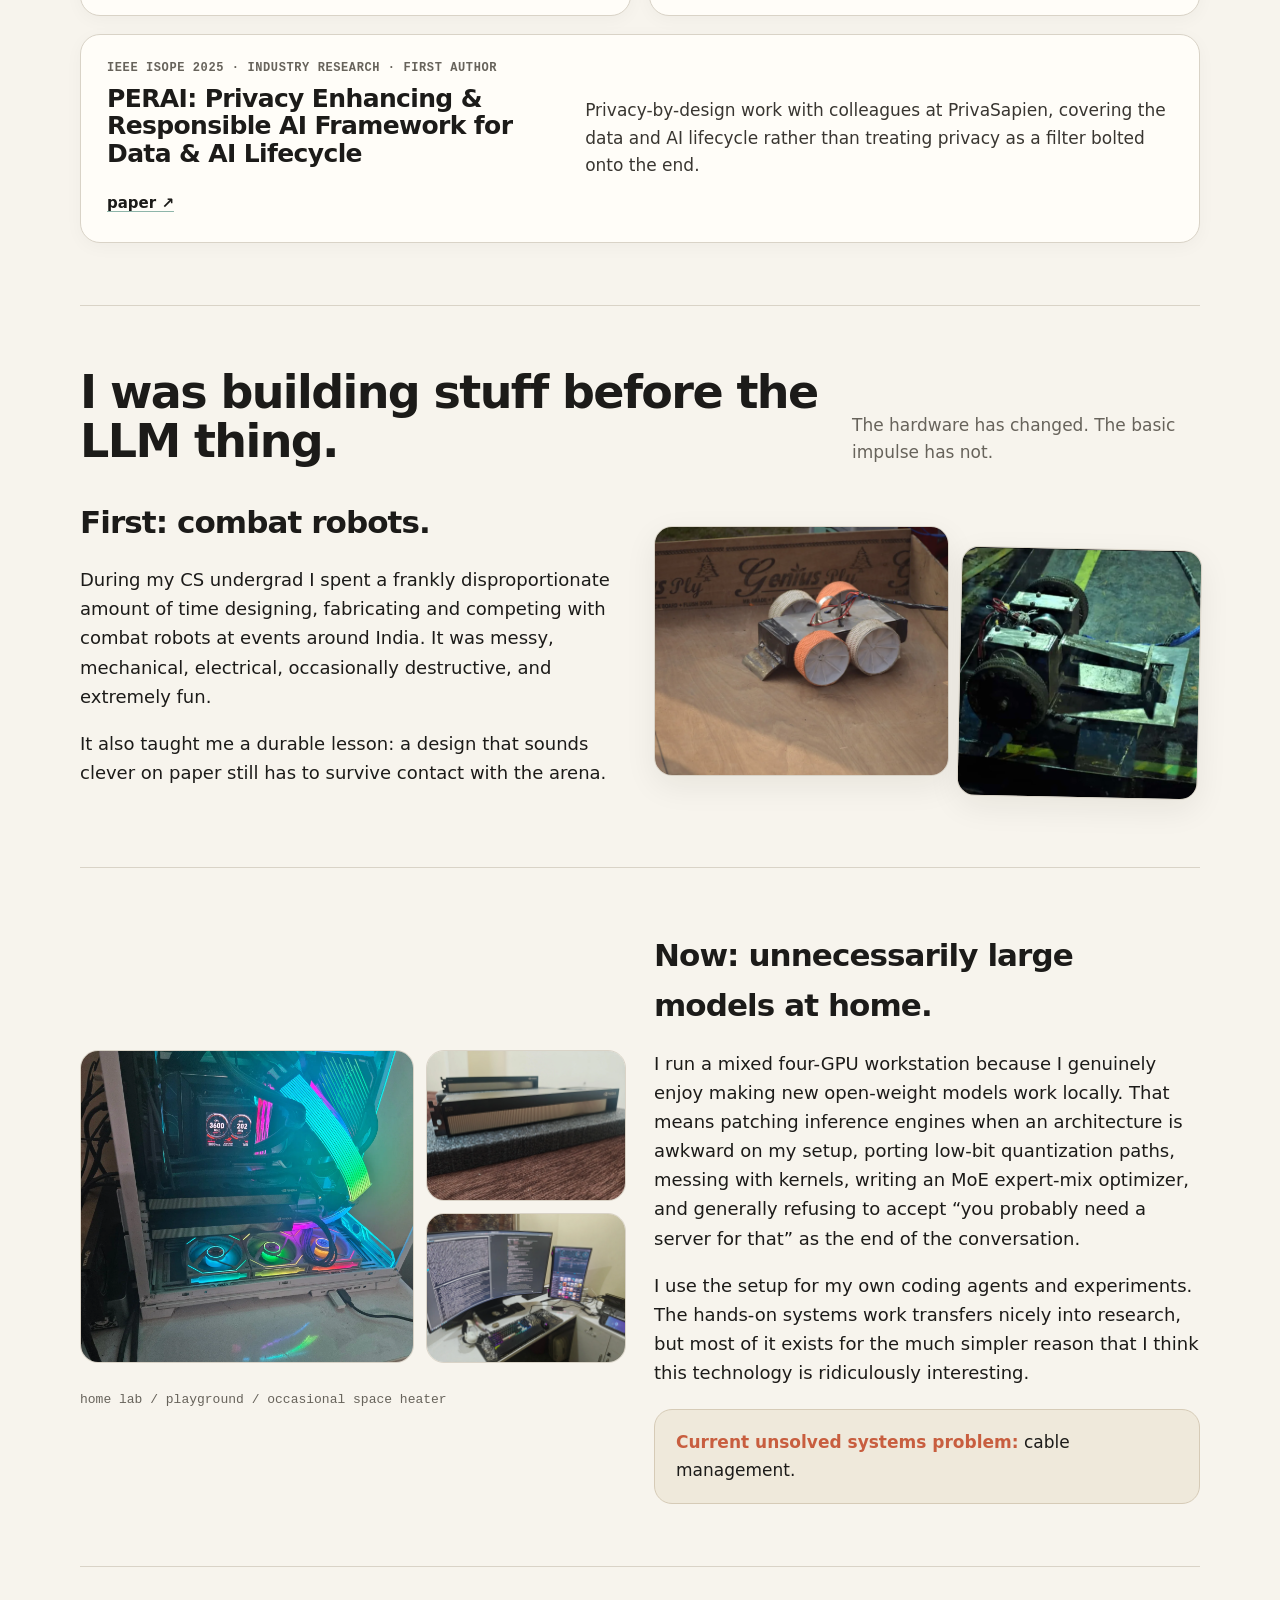
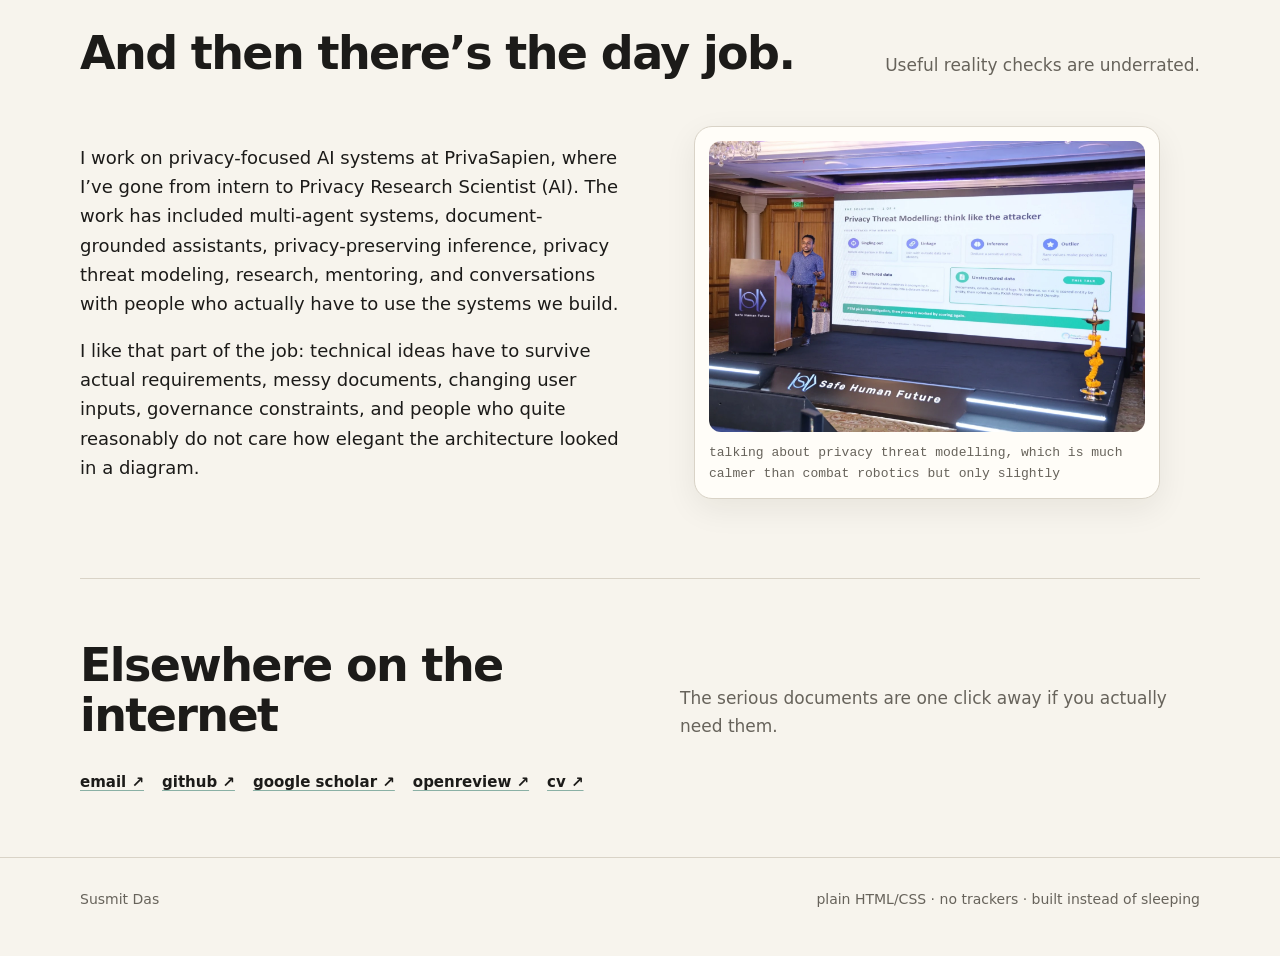
==== commit da5d9b81: "Update index.html" ====
--- a/index.html
+++ b/index.html
@@ -14,7 +14,7 @@
       <div class="eyebrow">AI researcher · compulsive tinkerer</div>
       <h1>Hi, I’m Susmit.</h1>
       <p class="lede">I like building things. This used to mean combat robots. These days it also means language models, privacy systems, and spending unreasonable evenings convincing very large open-weight models to run on hardware they were never designed for.</p>
-      <p class="sub">I’m a Privacy Research Scientist (AI) at PrivaSapien. I did my master’s at IISc, focused heavily on ML/NLP, and I do independent research when a question bothers me enough to chase it down. Sometimes that becomes a paper; sometimes it becomes a weird fork or script I keep around because it solved my problem.</p>
+      <p class="sub">I’m a research scientist at PrivaSapien. I did my master’s at IISc, focused heavily on ML/NLP, and I do independent research when a question bothers me enough to chase it down. Sometimes that becomes a paper; sometimes it becomes a weird fork or script I keep around because it solved my problem.</p>
       <div class="links"><a href="mailto:susmitdas@alum.iisc.ac.in">email ↗</a><a href="https://scholar.google.com/citations?user=doy8b1UAAAAJ">scholar ↗</a><a href="https://github.com/susmitds">github ↗</a><a href="https://orcid.org/0000-0001-6837-1121">orcid ↗</a><a href="https://openreview.net/profile?id=%7ESusmit_Das1">openreview ↗</a><a href="cv.pdf">cv ↗</a></div>
     </div>
     <div class="hero-photo"><img src="assets/desk.webp" alt="My desk with a large ultrawide display, a vertical monitor, code and local model tooling on screen."><span class="scribble">a perfectly normal number of pixels</span></div>
